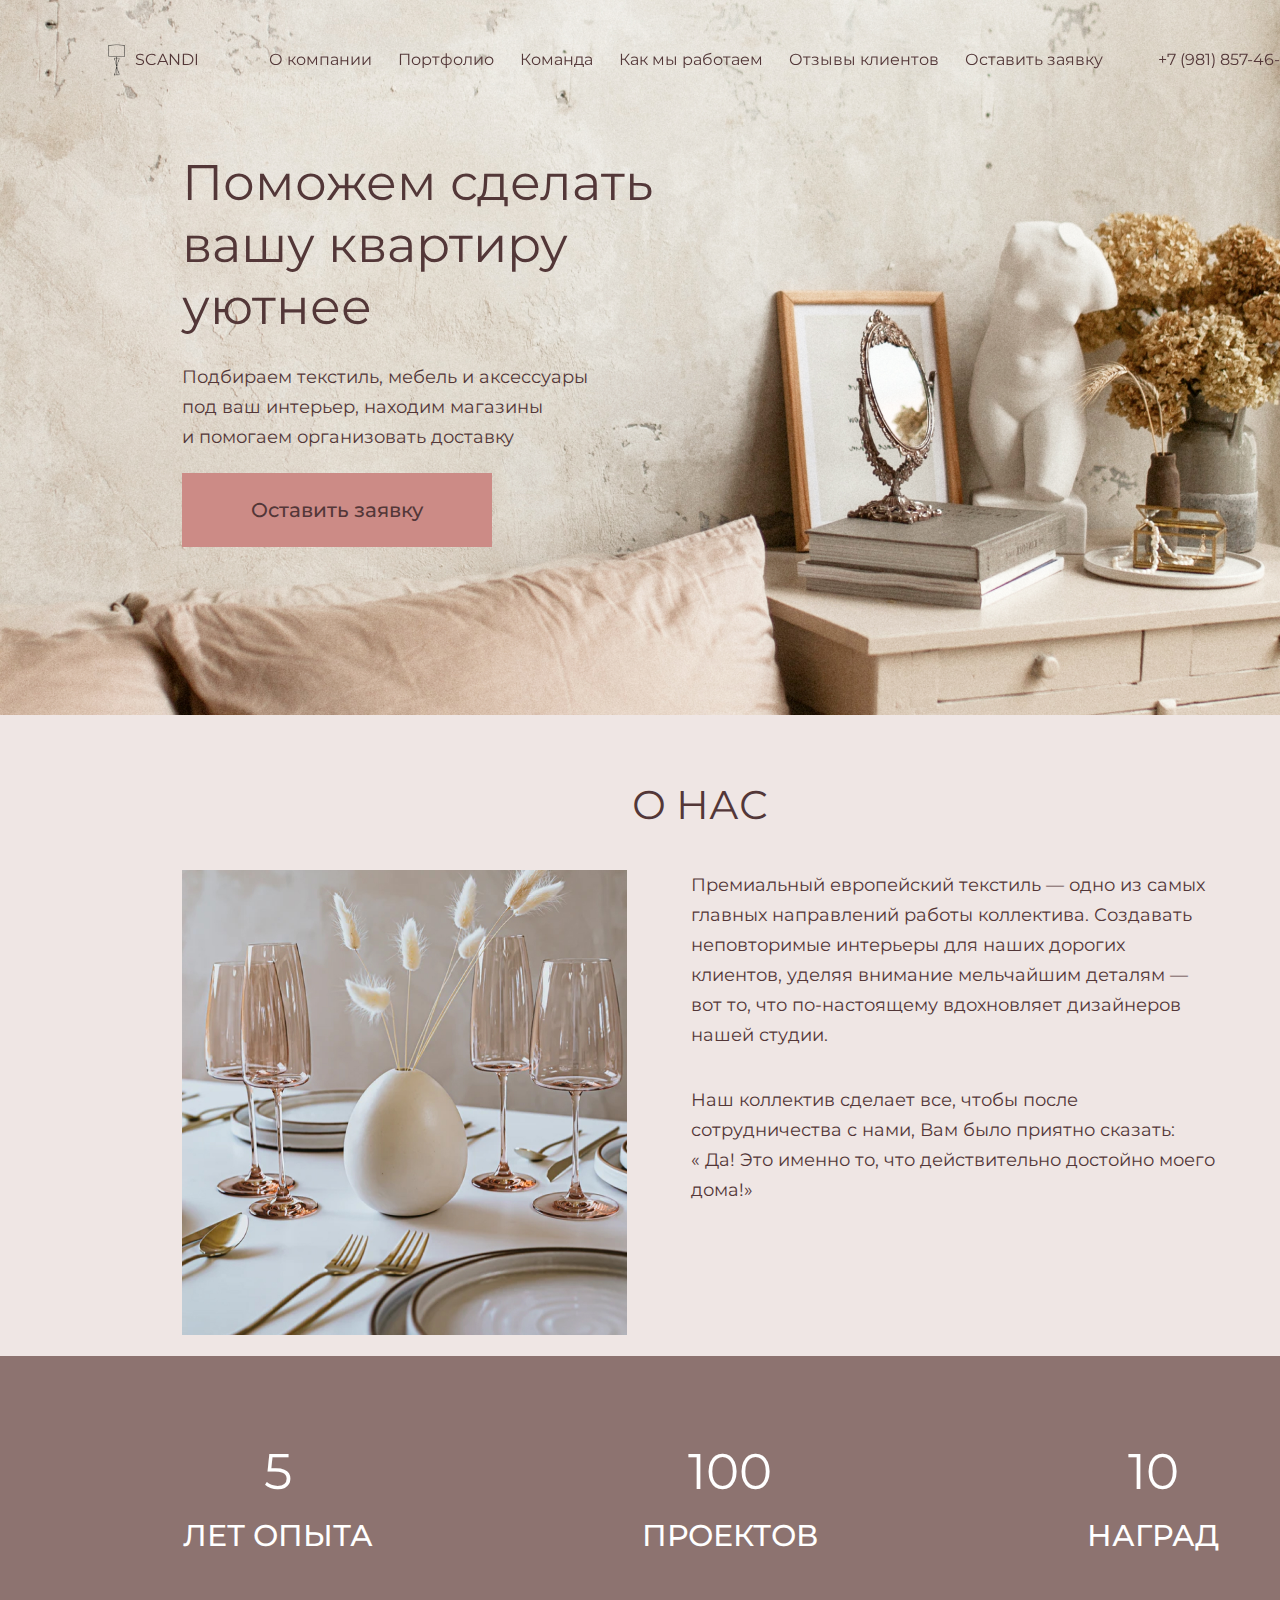
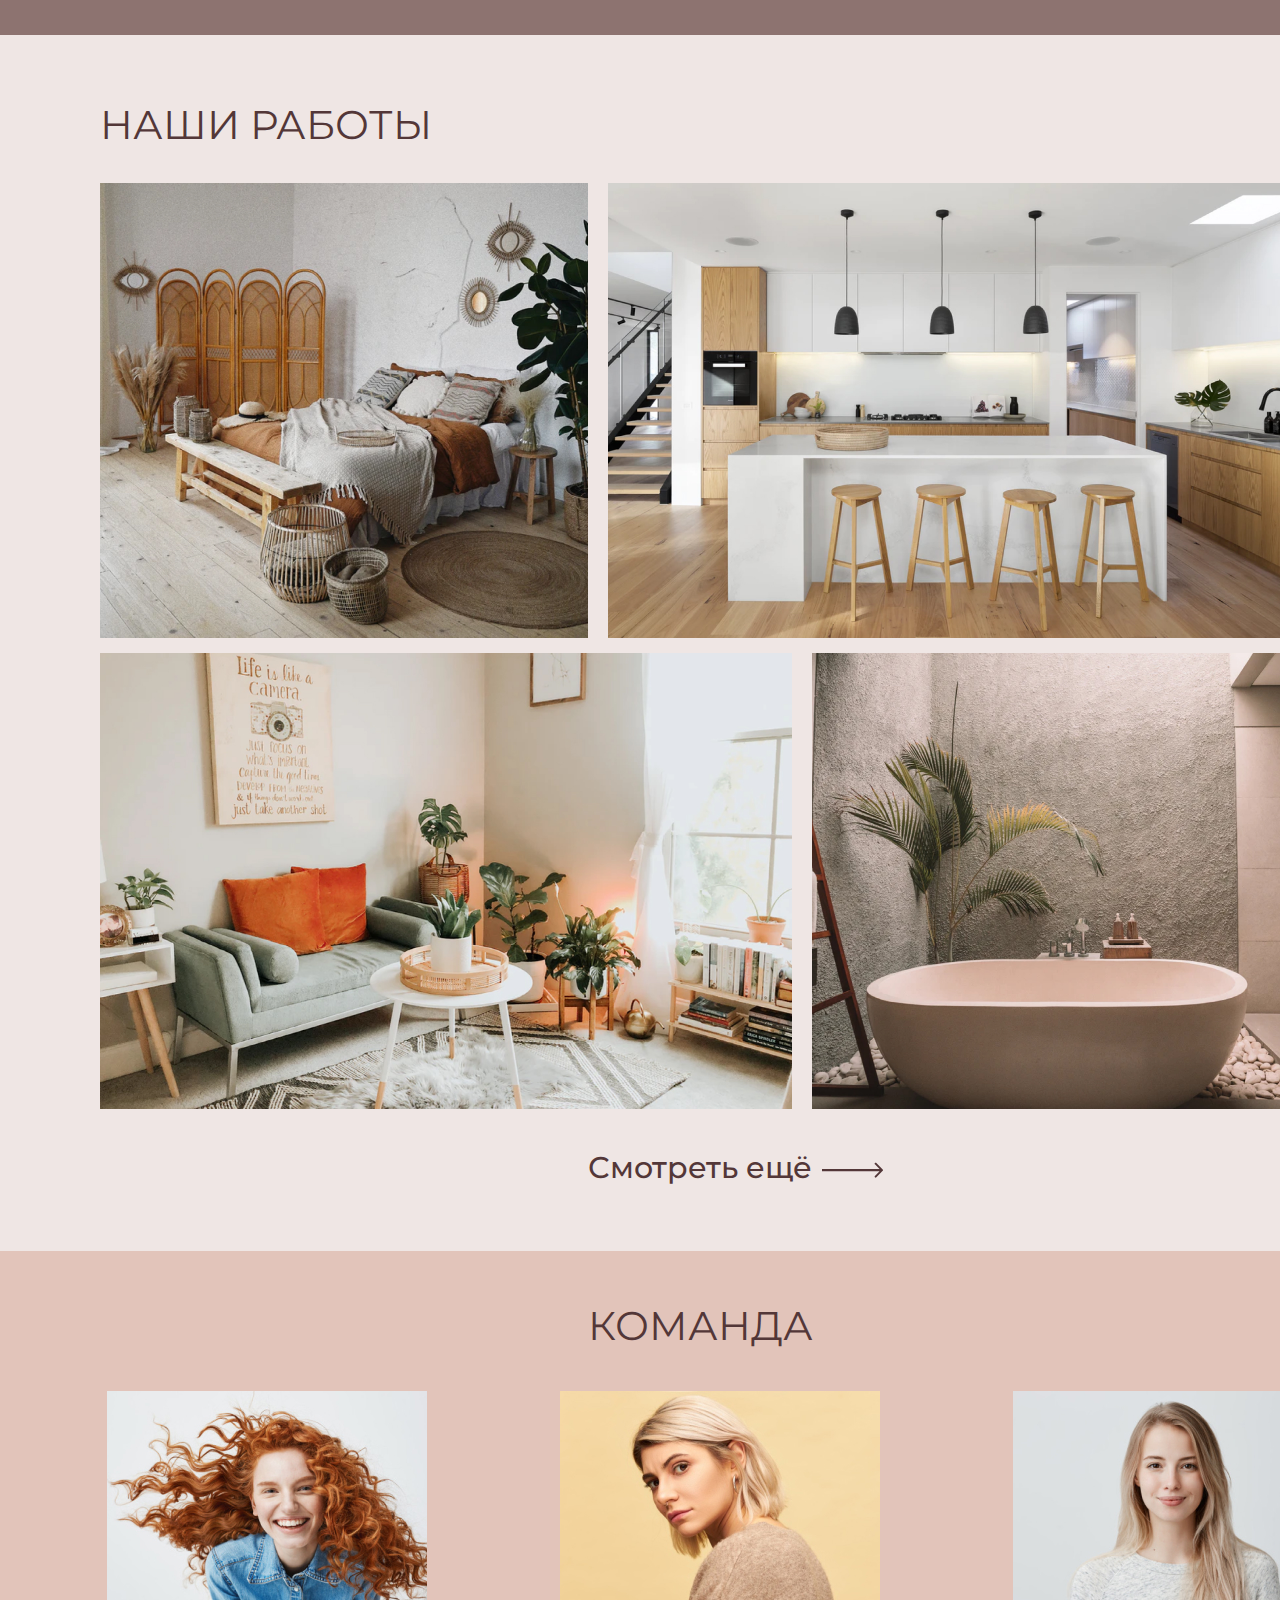
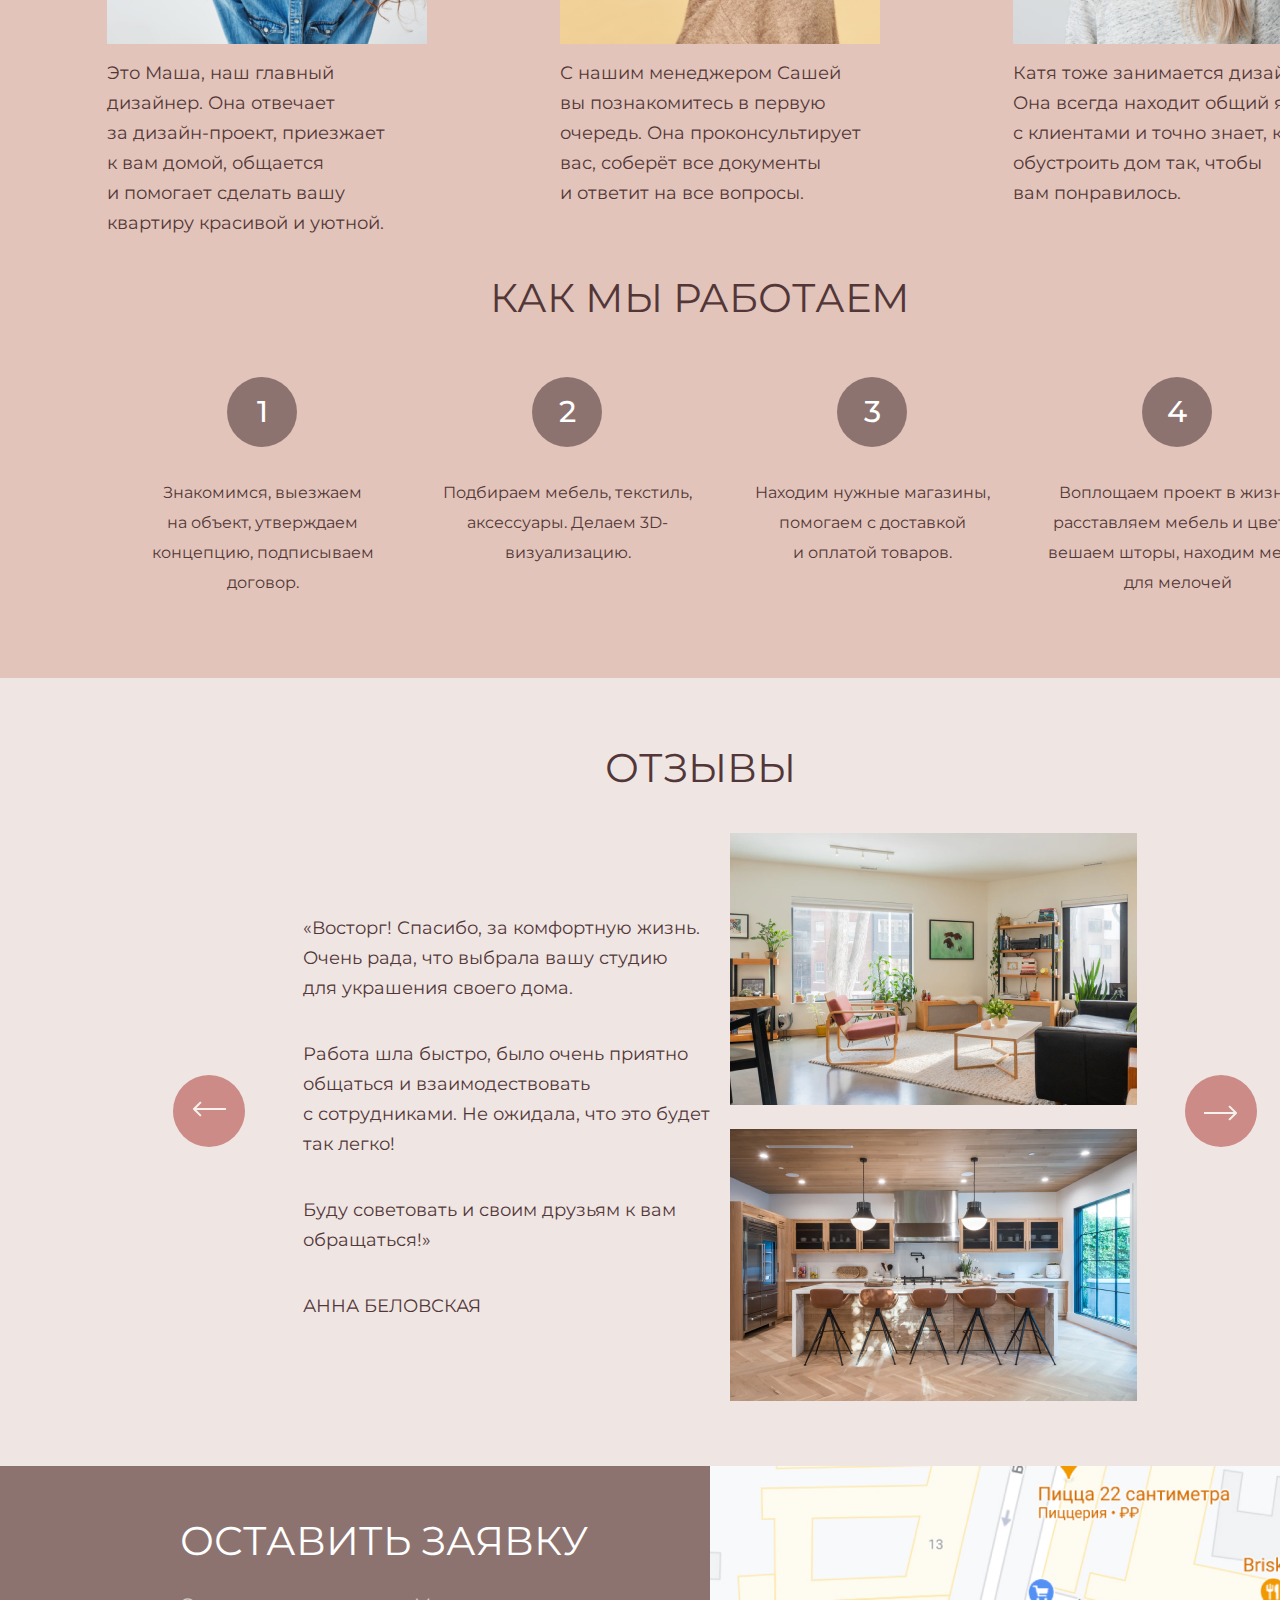
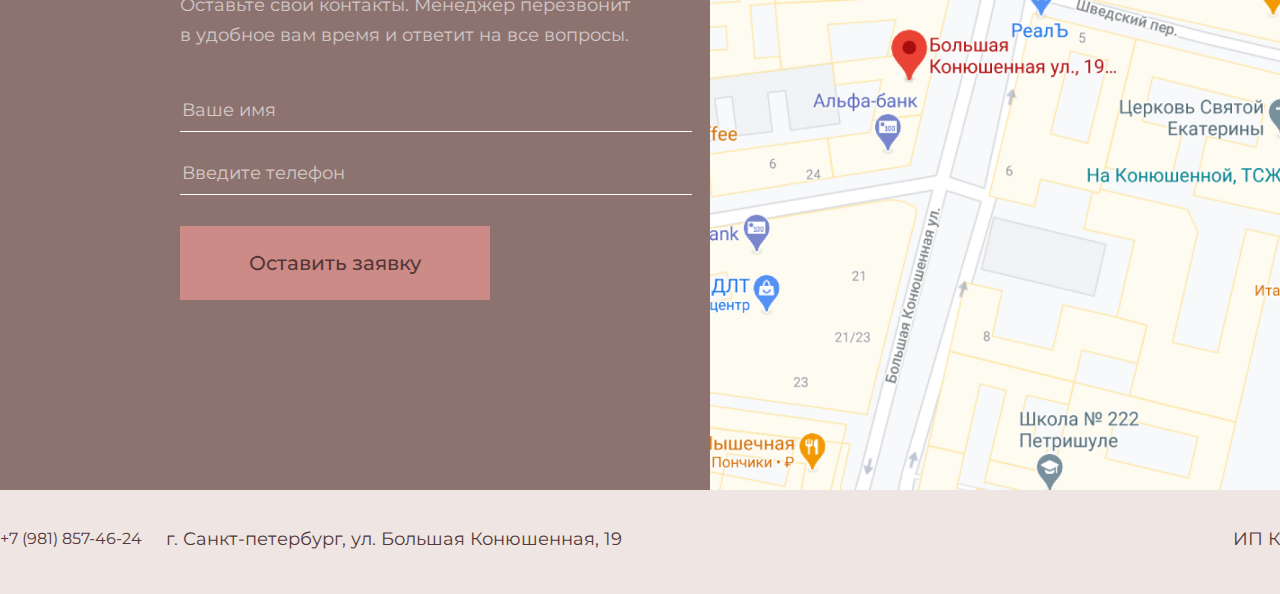
==== index.html @ bc0ac51d "Настроил весь раздел "Наши проекты"" ====
<!DOCTYPE html>
<html lang="ru">
  <head>
    <meta charset="UTF-8" />
    <meta http-equiv="X-UA-Compatible" content="IE=edge" />
    <meta name="viewport" content="width=device-width, initial-scale=1.0" />
    <link rel="stylesheet" href="styles/style.css" />
    <title>Марафон 5.0</title>
  </head>
  <body>
    <header class="page-header">
      <nav class="page-navigation-bar">
        <div class="wraper-logotype">
          <img
            src="images/logo.png"
            alt="Логотип компании SCANDI – графическое изображение торшера"
            width="35"
            height="35"
          />
          <a class="link-nav-item" href="/index.html">SCANDI</a>
        </div>
        <ul class="navigate-item-list">
          <li class="nav-item">
            <a class="link-nav-item" href="#about">О компании</a>
          </li>
          <li class="nav-item">
            <a class="link-nav-item" href="#works">Портфолио</a>
          </li>
          <li class="nav-item">
            <a class="link-nav-item" href="#team">Команда</a>
          </li>
          <li class="nav-item">
            <a class="link-nav-item" href="#process-list">Как мы работаем</a>
          </li>
          <li class="nav-item">
            <a class="link-nav-item" href="#reviews">Отзывы клиентов</a>
          </li>
          <li class="nav-item">
            <a class="link-nav-item" href="#form">Оставить заявку</a>
          </li>
        </ul>
        <a class="phone-link-nav-item" href="tel:+79818574624"
          >+7 (981) 857-46-24</a
        >
      </nav>
    </header>
    <main class="page-main">
      <h1 class="main-heading">Поможем сделать вашу квартиру уютнее</h1>
      <p class="normal-body-text">
        Подбираем текстиль, мебель и&nbsp;аксессуары под&nbsp;ваш&nbsp;интерьер,
        находим магазины и&nbsp;помогаем&nbsp;организовать доставку
      </p>
      <a class="btn-request" href="#form">Оставить заявку</a>
    </main>
    <section class="about-us" id="about">
      <h2 class="title-h2 center">О нас</h2>
      <div class="wrapper-flex">
        <img
          class="image-about"
          src="pictures/about_us/team_atmosphere.jpg"
          alt="Фотография с посудой на европейском текстиле"
          width="445"
          height="465"
        />
        <div class="wrap-text-about">
          <p class="normal-body-text">
            Премиальный европейский текстиль — одно из самых главных направлений
            работы коллектива. Создавать неповторимые интерьеры для наших
            дорогих клиентов, уделяя внимание мельчайшим деталям — вот то, что
            по-настоящему вдохновляет дизайнеров нашей студии.
          </p>
          <p class="normal-body-text">
            Наш коллектив сделает все, чтобы после сотрудничества с нами, Вам
            было приятно сказать:
            <br />
            « Да! Это именно то, что действительно достойно моего дома!»
          </p>
        </div>
      </div>
      <ul class="statistic-flex">
        <li class="wrap-stats">
          <p class="list-item-stats white">5</p>
          <p class="caption-stats-number white">лет опыта</p>
        </li>
        <li class="wrap-stats">
          <p class="list-item-stats white">100</p>
          <p class="caption-stats-number white">проектов</p>
        </li>
        <li class="wrap-stats">
          <p class="list-item-stats white">10</p>
          <p class="caption-stats-number white">наград</p>
        </li>
      </ul>
    </section>
    <section class="section-portfolio" id="works">
      <h2 class="title-h2 start">Наши работы</h2>
      <div class="grid_container">
        <div class="image-five-column">
          <img
            src="pictures/portfolio_images/portfolio_5col_1.jpg"
            alt=""
            class="portfolio"
          />
          <div class="visually-hidden">
            <h3 class="title-h3 white">
              Квартира-студия<br />
              30 кв.м.
            </h3>
            <p class="normal-body-text white">
              В&nbsp;квартире были светлые стены и&nbsp;тёплые цвета. Мы
              &nbsp;сконцентрировались <br />
              на&nbsp;отсылках к&nbsp;природе и&nbsp;сделали ребятам уютный
              интерьер, отсылающий к&nbsp;виллам островов Бали.
            </p>
          </div>
        </div>
        <div class="image-seven-column">
          <img
            src="pictures/portfolio_images/portfolio_7col_2.jpg"
            alt=""
            class="portfolio"
          />
          <div class="visually-hidden">
            <h3 class="title-h3 white">Title card text</h3>
            <p class="normal-body-text white">Body text</p>
          </div>
        </div>
        <div class="image-seven-column">
          <img
            src="pictures/portfolio_images/portfolio_7col_3.jpg"
            alt=""
            class="portfolio"
          />
          <div class="visually-hidden">
            <h3 class="title-h3 white">Title card text</h3>
            <p class="normal-body-text white">Body text</p>
          </div>
        </div>
        <div class="image-five-column">
          <img
            src="pictures/portfolio_images/portfolio_5col_4.jpg"
            alt=""
            class="portfolio"
          />
          <div class="visually-hidden">
            <h3 class="title-h3 white">Title card text</h3>
            <p class="normal-body-text white">Body text</p>
          </div>
        </div>
      </div>
      <a class="btn-more center" href="#">Смотреть ещё</a>
    </section>
    <section class="team" id="team">
      <h2 class="title-h2 center">Команда</h2>
      <ul class="teams">
        <li class="person">
          <img
            class="img-person"
            src="pictures/team_person/person_maria.jpg"
            alt="Фотография с Машей"
            width="320"
            height="253"
          />
          <p class="normal-body-text">
            Это Маша, наш главный дизайнер. Она отвечает за&nbsp;дизайн-проект,
            приезжает к&nbsp;вам домой, общается и&nbsp;помогает сделать вашу
            квартиру красивой и&nbsp;уютной.
          </p>
        </li>
        <li class="person">
          <img
            class="img-person"
            src="pictures/team_person/person_sasha.jpg"
            alt="Фотография с Сашей"
            width="320"
            height="253"
          />
          <p class="normal-body-text">
            С&nbsp;нашим менеджером Сашей вы&nbsp;познакомитесь в&nbsp;первую
            очередь. Она проконсультирует вас, соберёт все&nbsp;документы
            и&nbsp;ответит на&nbsp;все&nbsp;вопросы.
          </p>
        </li>
        <li class="person">
          <img
            class="img-person"
            src="pictures/team_person/person_katya.jpg"
            alt="Фотография с Катей"
            width="320"
            height="253"
          />
          <p class="normal-body-text">
            Катя тоже занимается дизайном. Она всегда находит общий язык
            с&nbsp;клиентами и&nbsp;точно знает, как обустроить дом так, чтобы
            вам&nbsp;понравилось.
          </p>
        </li>
      </ul>
    </section>
    <section class="how-we-work" id="process-list">
      <h2 class="title-h2 center">Как мы работаем</h2>
      <ol class="list-how-we-work">
        <li class="item-how-we-work">
          Знакомимся, выезжаем на&nbsp;объект, утверждаем концепцию, подписываем
          договор.
        </li>
        <li class="item-how-we-work">
          Подбираем мебель, текстиль, аксессуары. Делаем 3D-визуализацию.
        </li>
        <li class="item-how-we-work">
          Находим нужные магазины, помогаем с&nbsp;доставкой
          и&nbsp;оплатой&nbsp;товаров.
        </li>
        <li class="item-how-we-work">
          Воплощаем проект в&nbsp;жизнь: расставляем мебель и&nbsp;цветы, вешаем
          шторы, находим места для&nbsp;мелочей
        </li>
      </ol>
    </section>
    <article class="reviews" id="reviews">
      <h2 class="title-h2 center">Отзывы</h2>
      <div class="wrap-reviews-flex">
        <ul class="reviews-flex normal-body-text">
          <li class="reviews-item">
            <p class="reviews-quate">
              «Восторг! Спасибо, за&nbsp;комфортную жизнь. Очень рада, что
              выбрала вашу студию для&nbsp;украшения своего дома.
            </p>
          </li>
          <li class="reviews-item">
            <p class="reviews-quate">
              Работа шла быстро, было очень приятно общаться
              и&nbsp;взаимодествовать с&nbsp;сотрудниками. Не&nbsp;ожидала, что
              это будет так&nbsp;легко!
            </p>
          </li>
          <li class="reviews-item">
            <p class="reviews-quate">
              Буду советовать и&nbsp;своим друзьям к&nbsp;вам обращаться!»
            </p>
          </li>
          <li class="reviews-item">
            <p class="reviews-caption-name">АННА БЕЛОВСКАЯ</p>
          </li>
        </ul>
        <div class="reviews-column-img">
          <img
            class="image-reviews"
            src="pictures/reviwes_photo/living_room.jpg"
            alt="Гостинная с панарамным окном"
            width="407"
            height="272"
          />
          <img
            class="image-reviews"
            src="pictures/reviwes_photo/kitchen_and_5_cheer.jpg"
            alt="Кухня объединённая со столовой и 5 стульев"
            width="407"
            height="272"
          />
        </div>
      </div>
    </article>
    <article class="request-action" id="form">
      <div class="form">
        <h2 class="title-h2 white from-form">Оставить заявку</h2>
        <p class="normal-body-text white from-form">
          Оставьте свои контакты. Менеджер перезвонит в&nbsp;удобное
          вам&nbsp;время и&nbsp;ответит на&nbsp;все вопросы.
        </p>
        <form class="form-request" action="#" method="post">
          <input
            class="name-request"
            name="request"
            type="text"
            placeholder="Ваше имя"
            required
          />
          <input
            class="phone-request"
            name="request"
            type="tel"
            placeholder="Введите телефон"
            required
          />
          <button class="btn-request">Оставить заявку</button>
        </form>
      </div>
      <img
        class="map-adress"
        src="pictures/map_adress.jpg"
        alt="Карта с местоположением"
        width="590"
        height="624"
      />
    </article>
    <footer class="page-footer">
      <div class="wrap-element">
        <a class="phone-link-nav-item" href="tel:+79818574624"
          >+7 (981) 857-46-24</a
        >
        <span class="normal-body-text"
          >г. Санкт-петербург, ул. Большая Конюшенная, 19</span
        >
      </div>
      <p class="normal-body-text">ИП Королёва А.А.</p>
    </footer>
  </body>
</html>
---- styles/style.css ----
@import "normalize.css";
@import "layout.css";
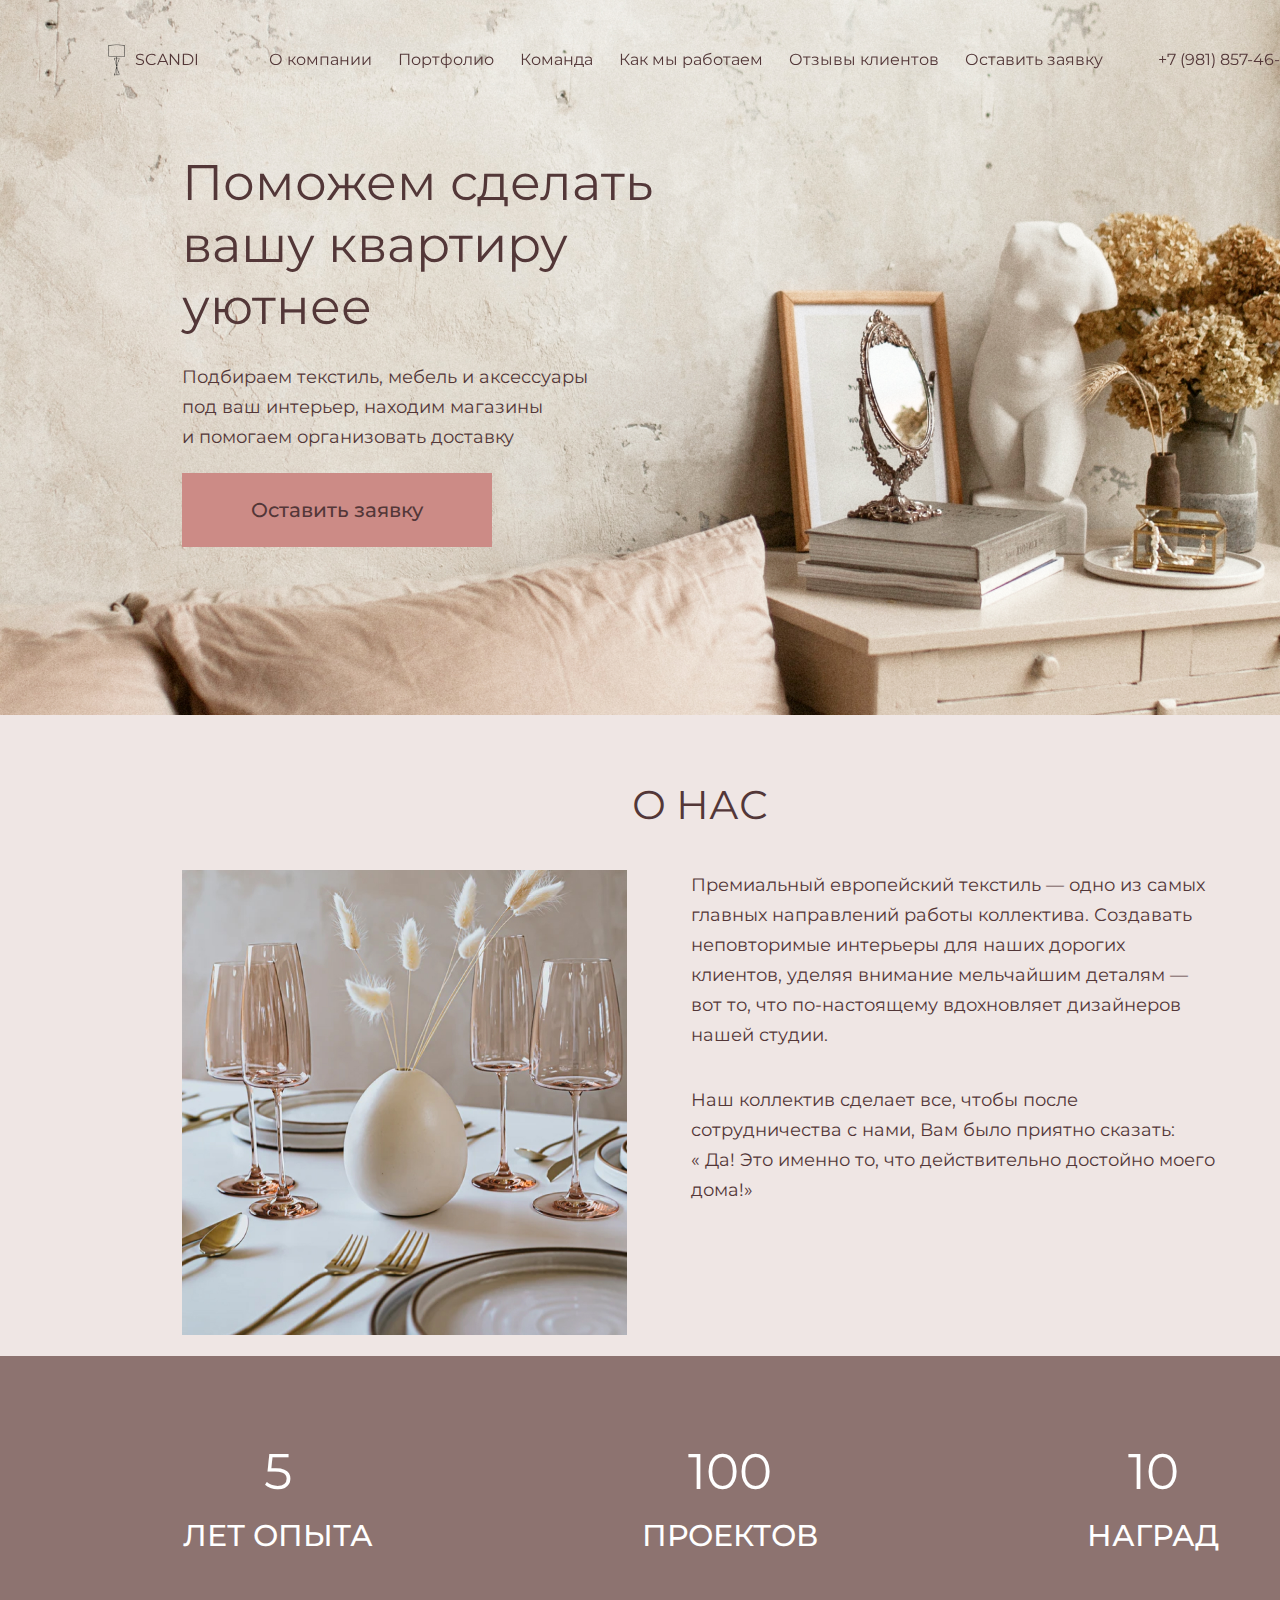
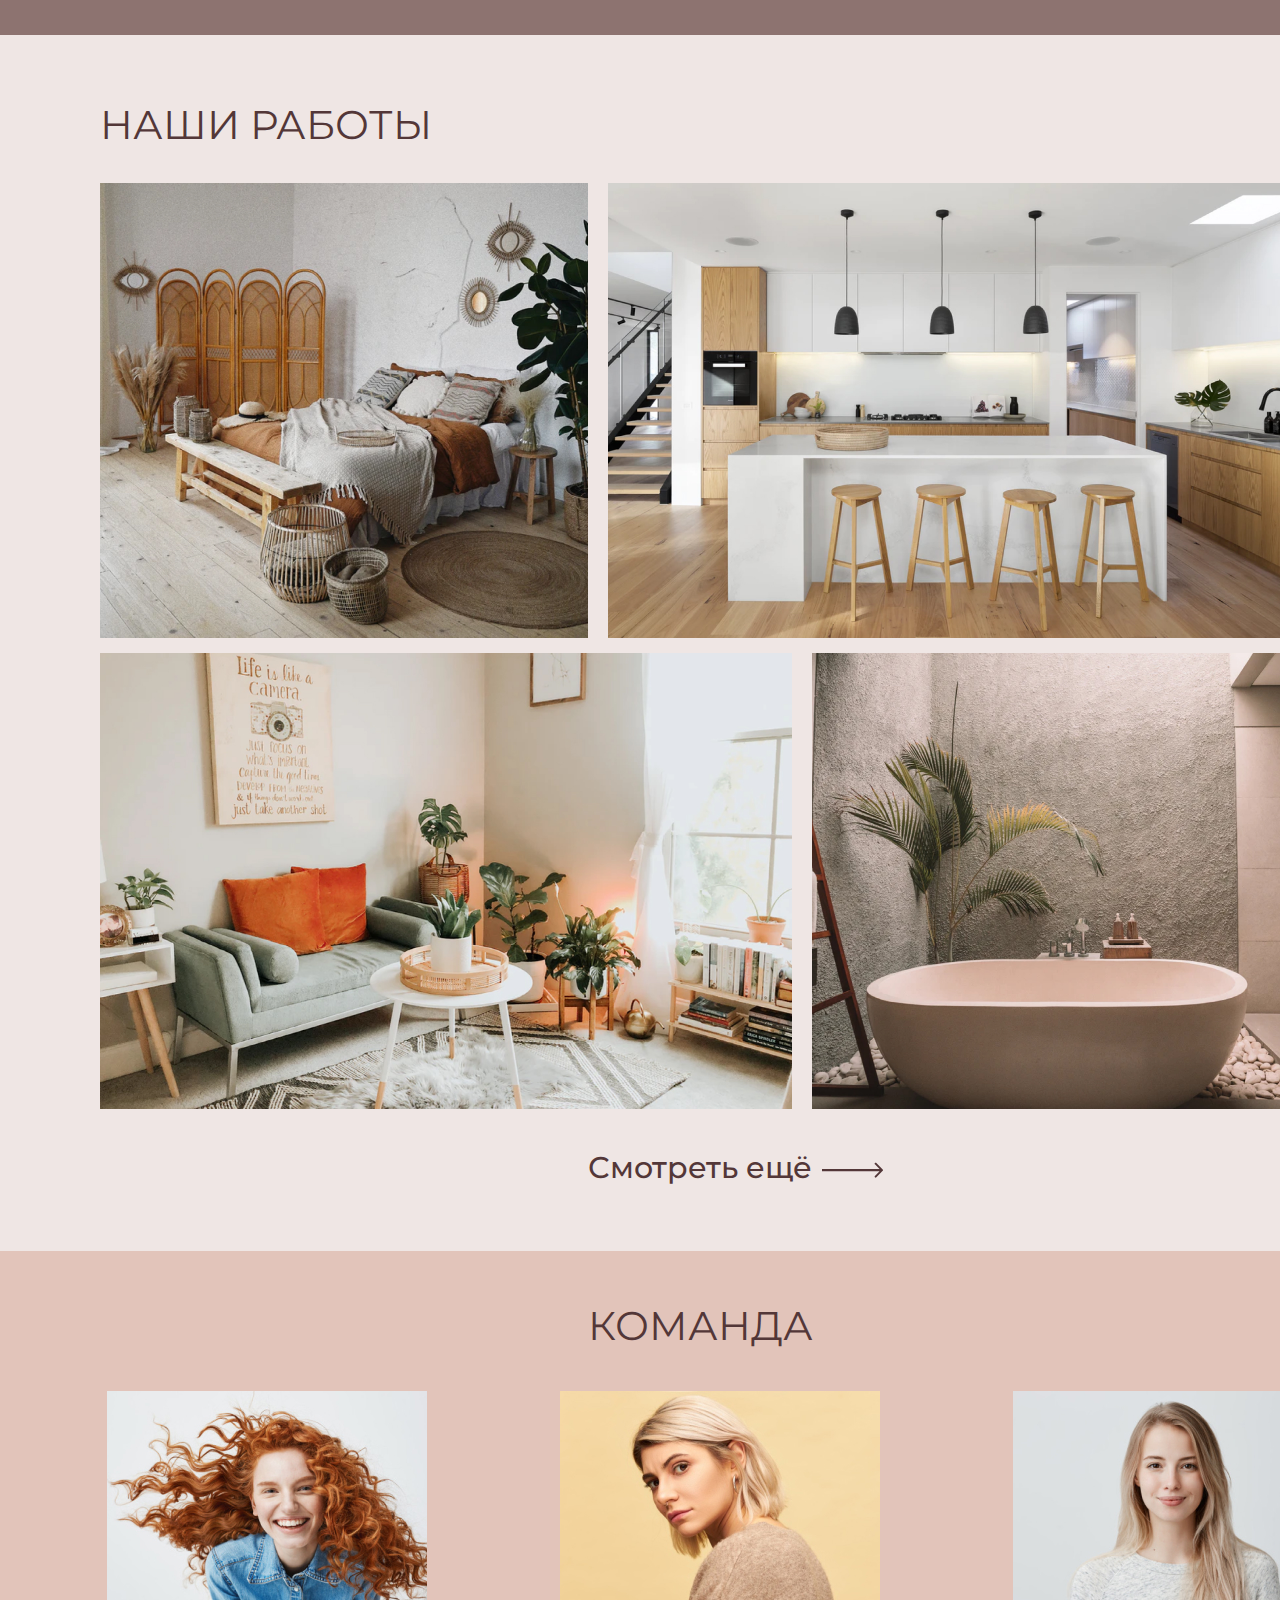
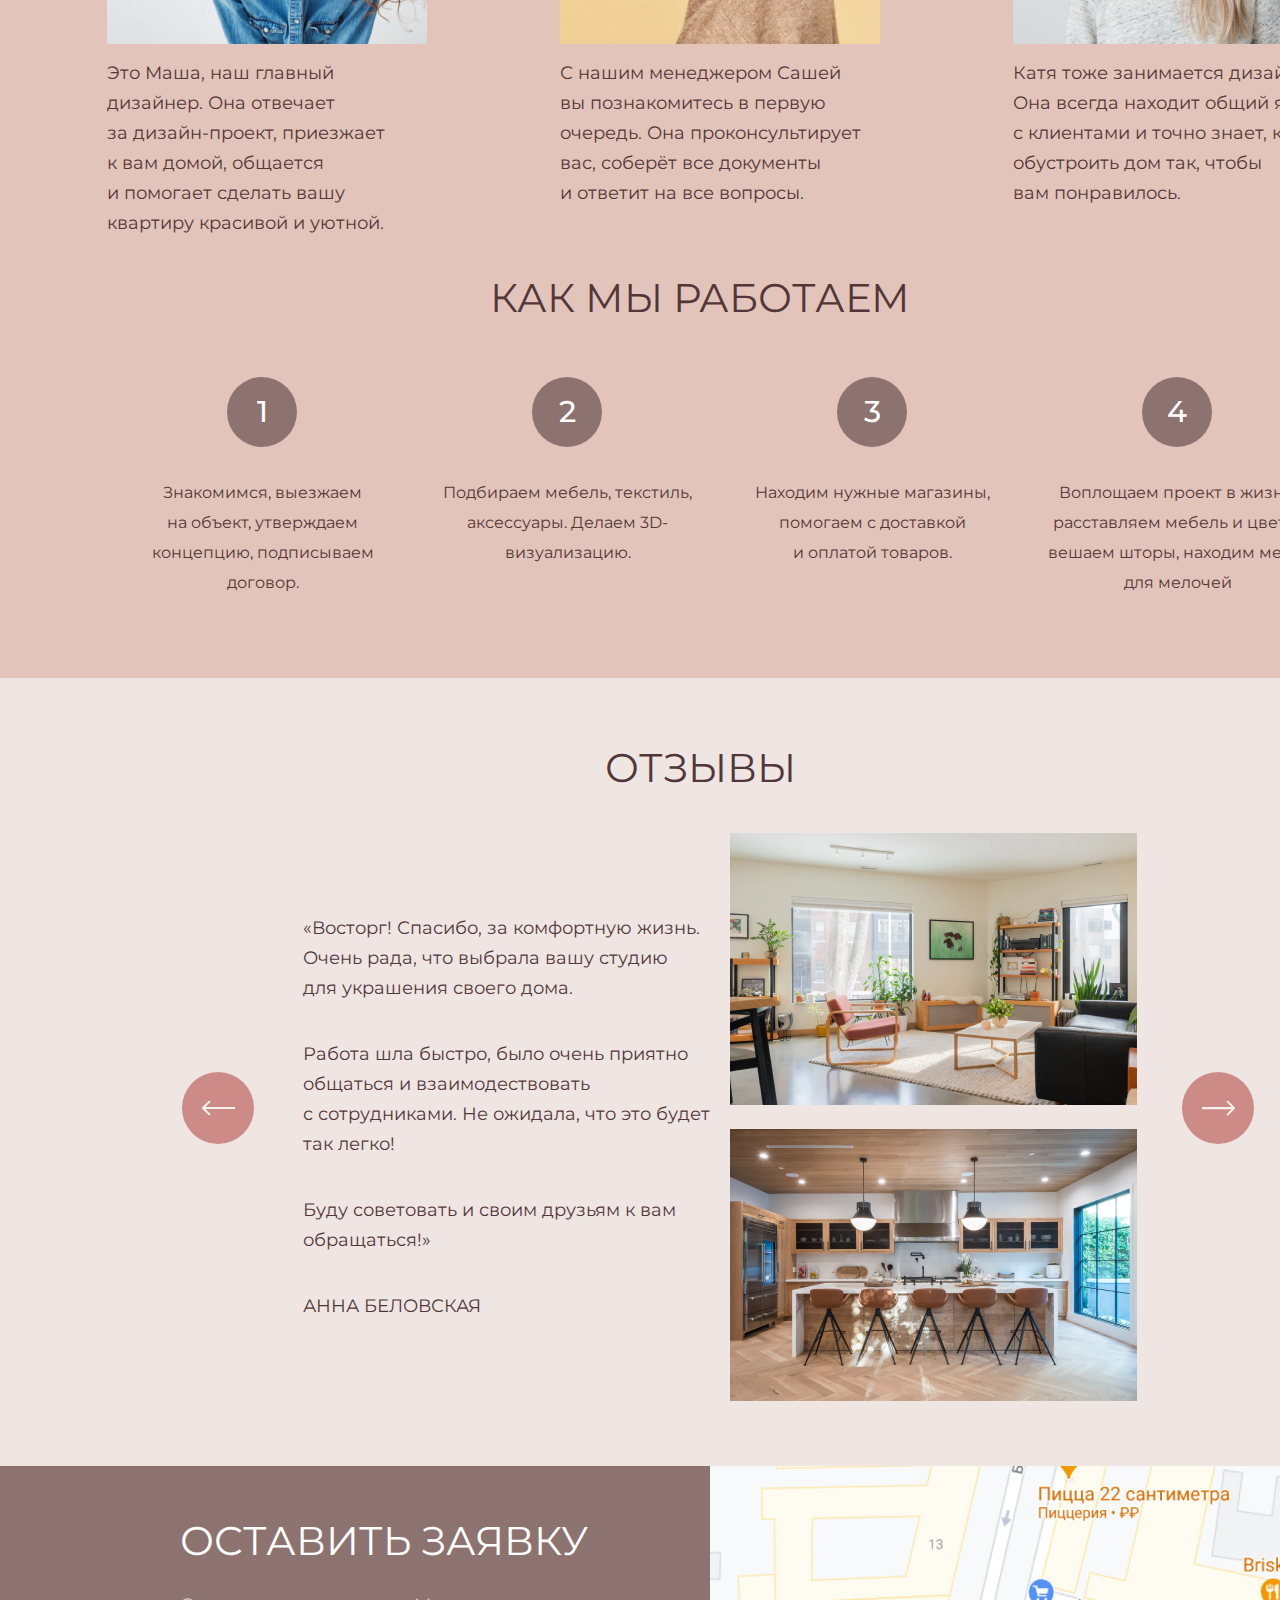
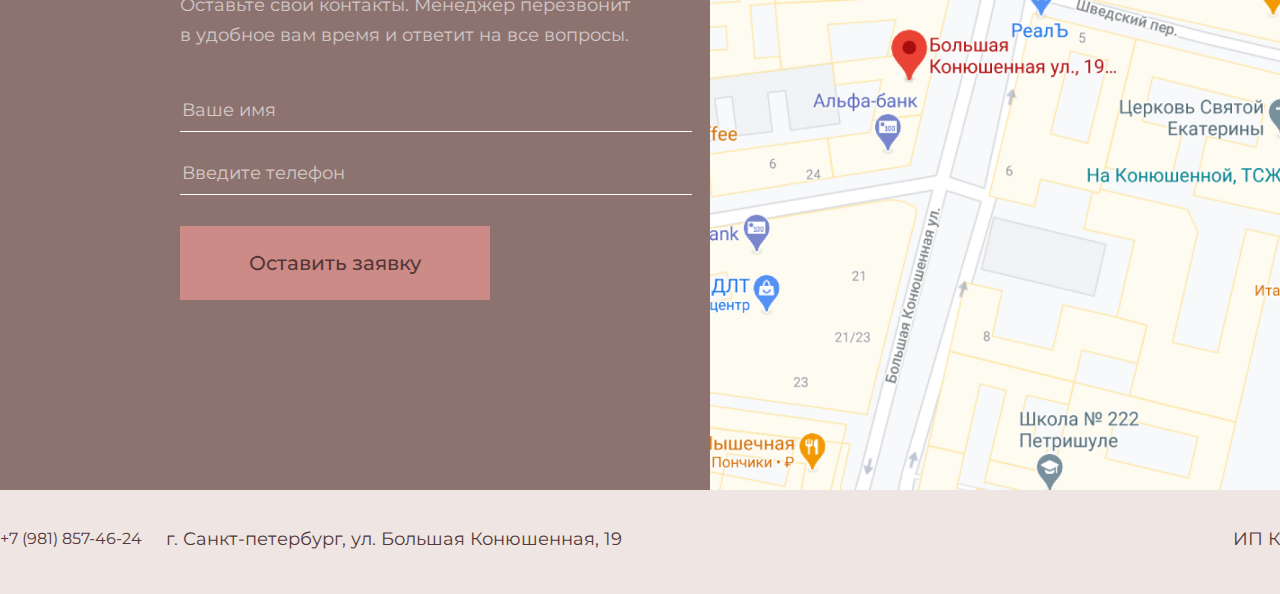
==== commit 686347b8: "Сделал кнопки по нормальному" ====
--- a/index.html
+++ b/index.html
@@ -219,6 +219,8 @@
     </section>
     <article class="reviews" id="reviews">
       <h2 class="title-h2 center">Отзывы</h2>
+      <button class="btnArrow-left" type="button"></button>
+      <button class="btnArrow-right" type="button"></button>
       <div class="wrap-reviews-flex">
         <ul class="reviews-flex normal-body-text">
           <li class="reviews-item">
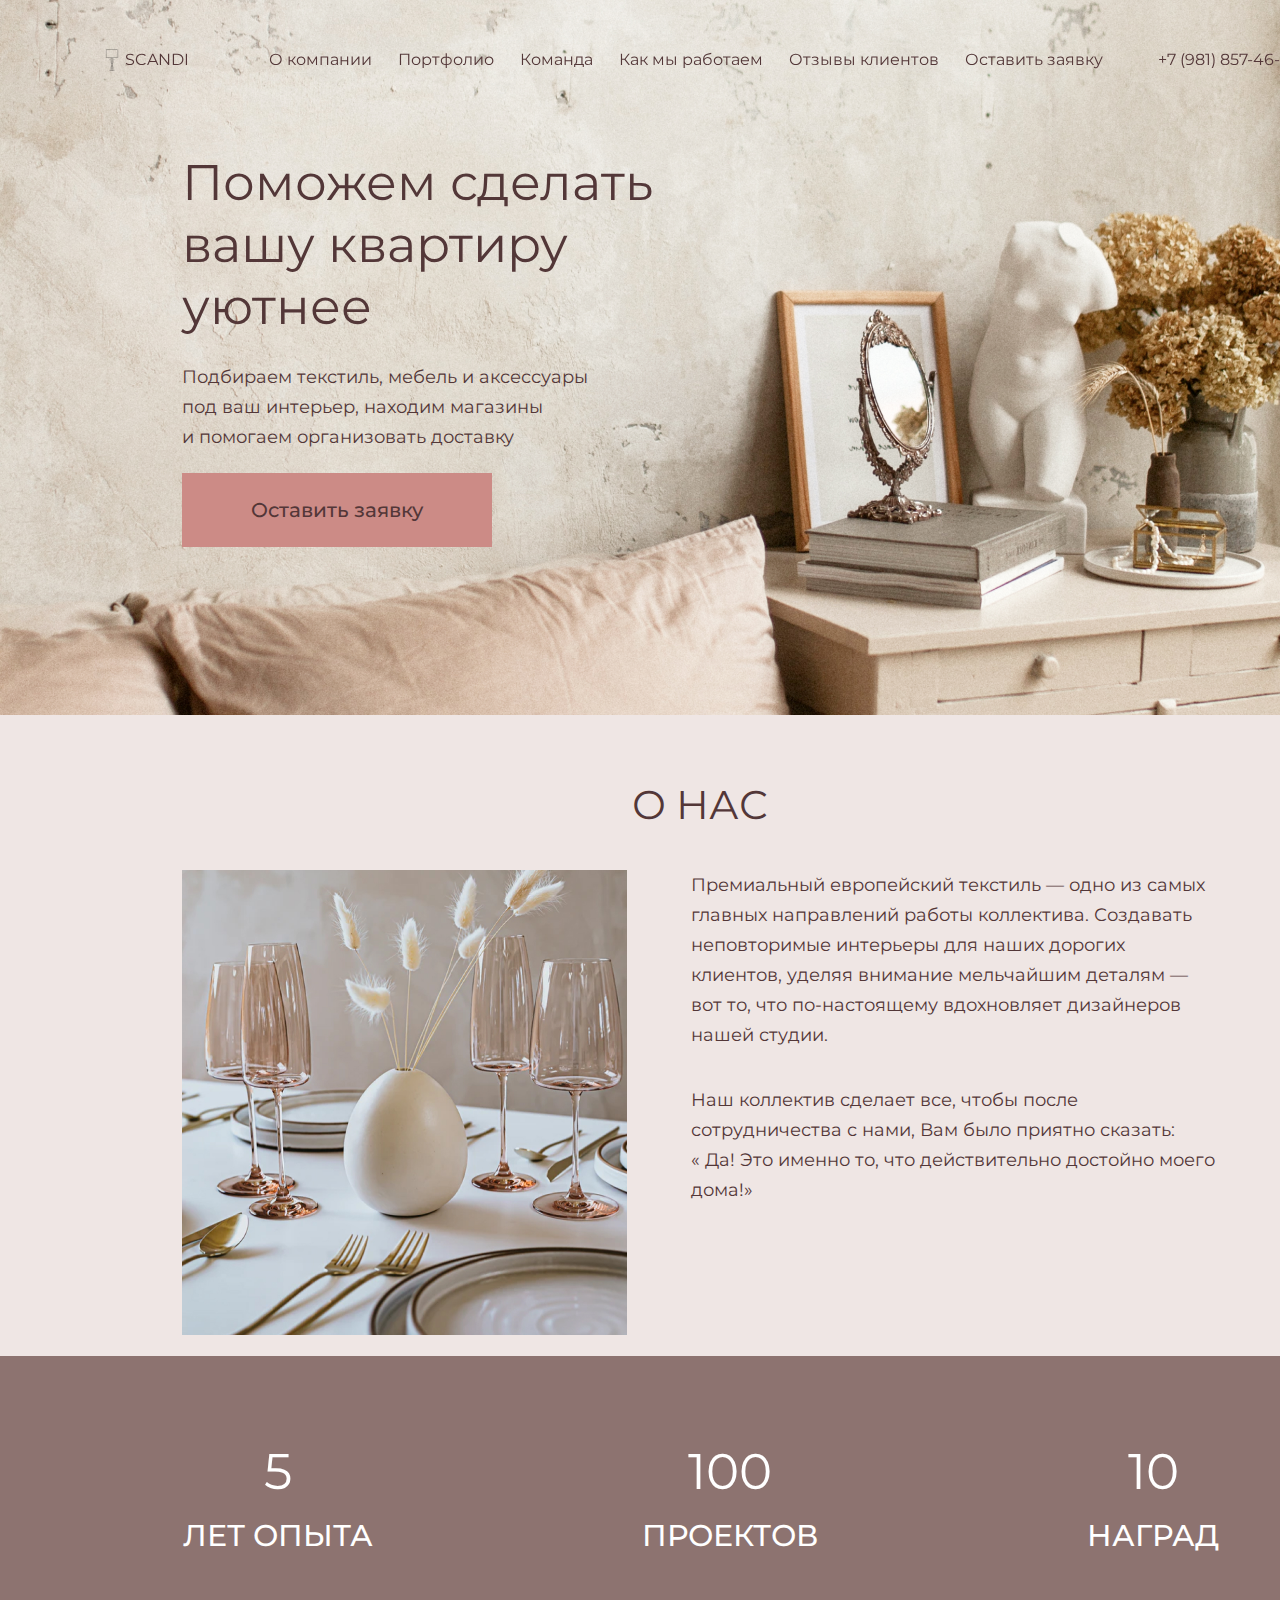
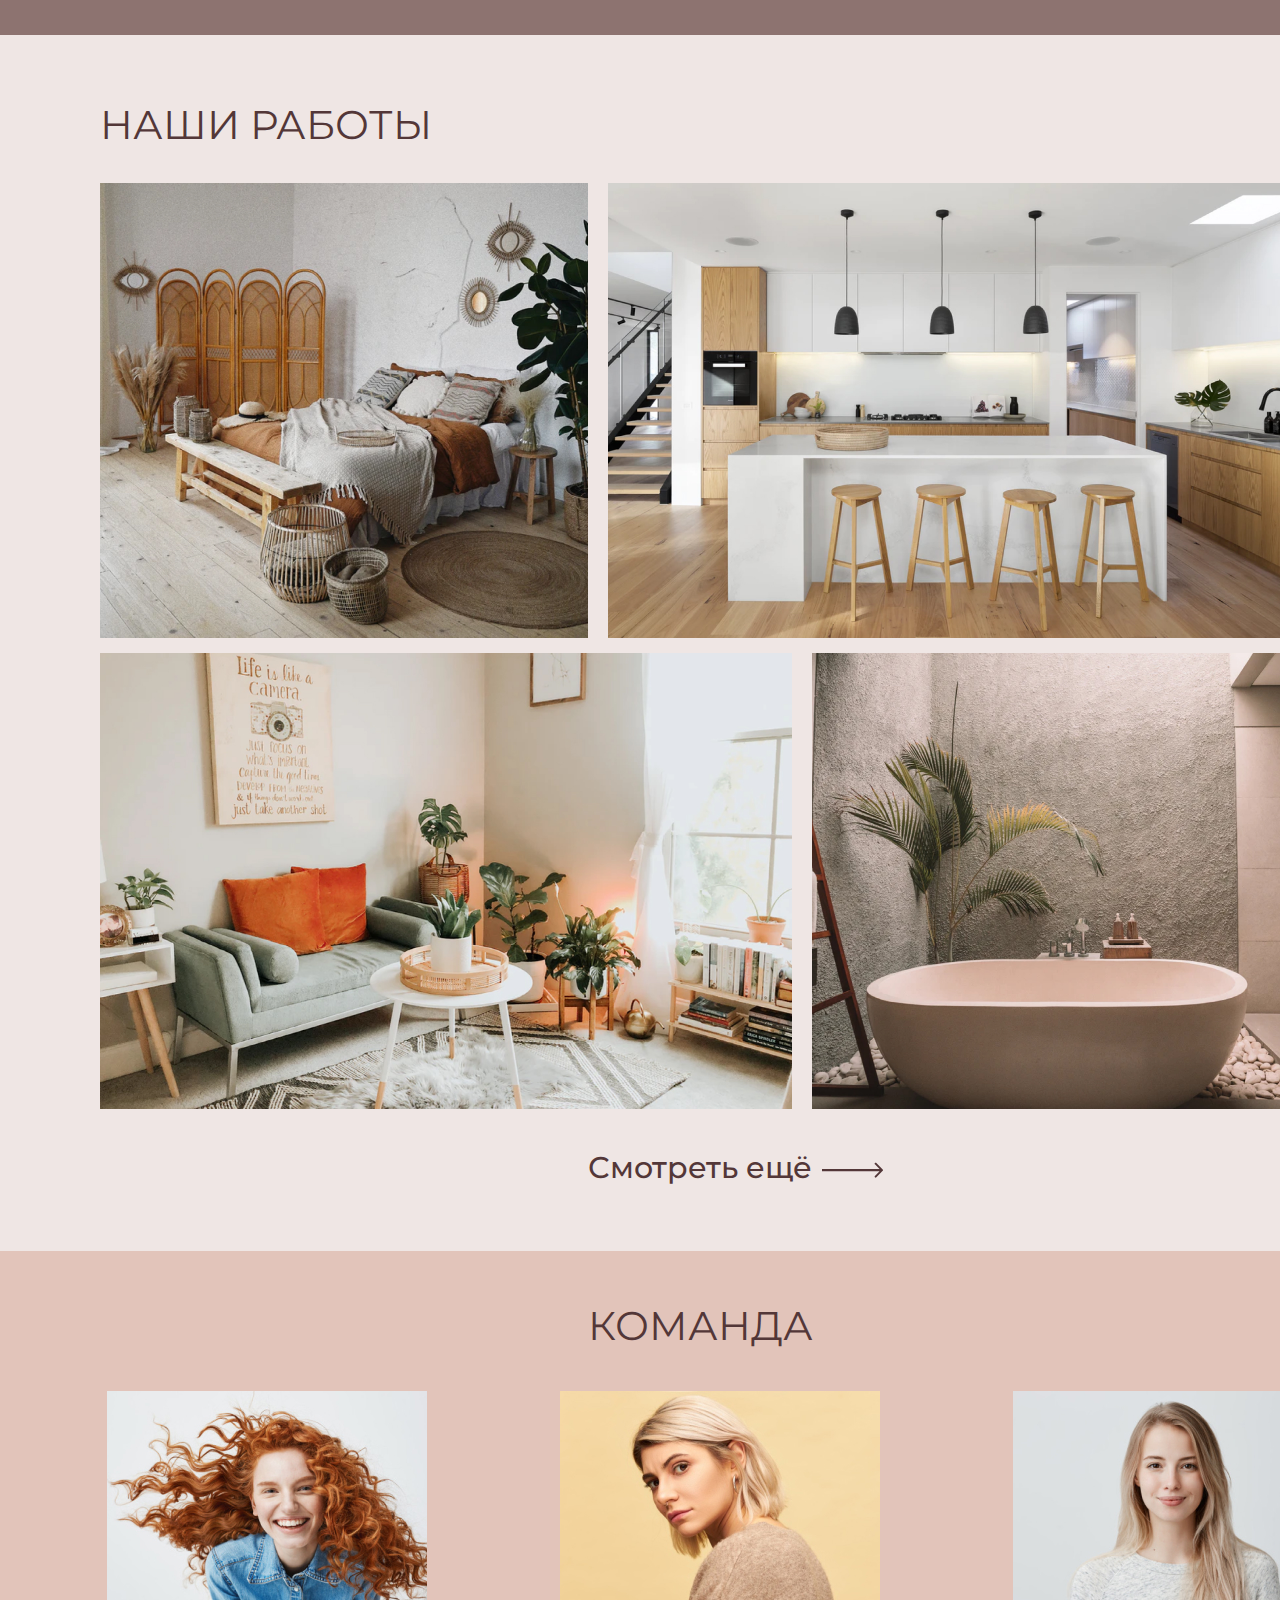
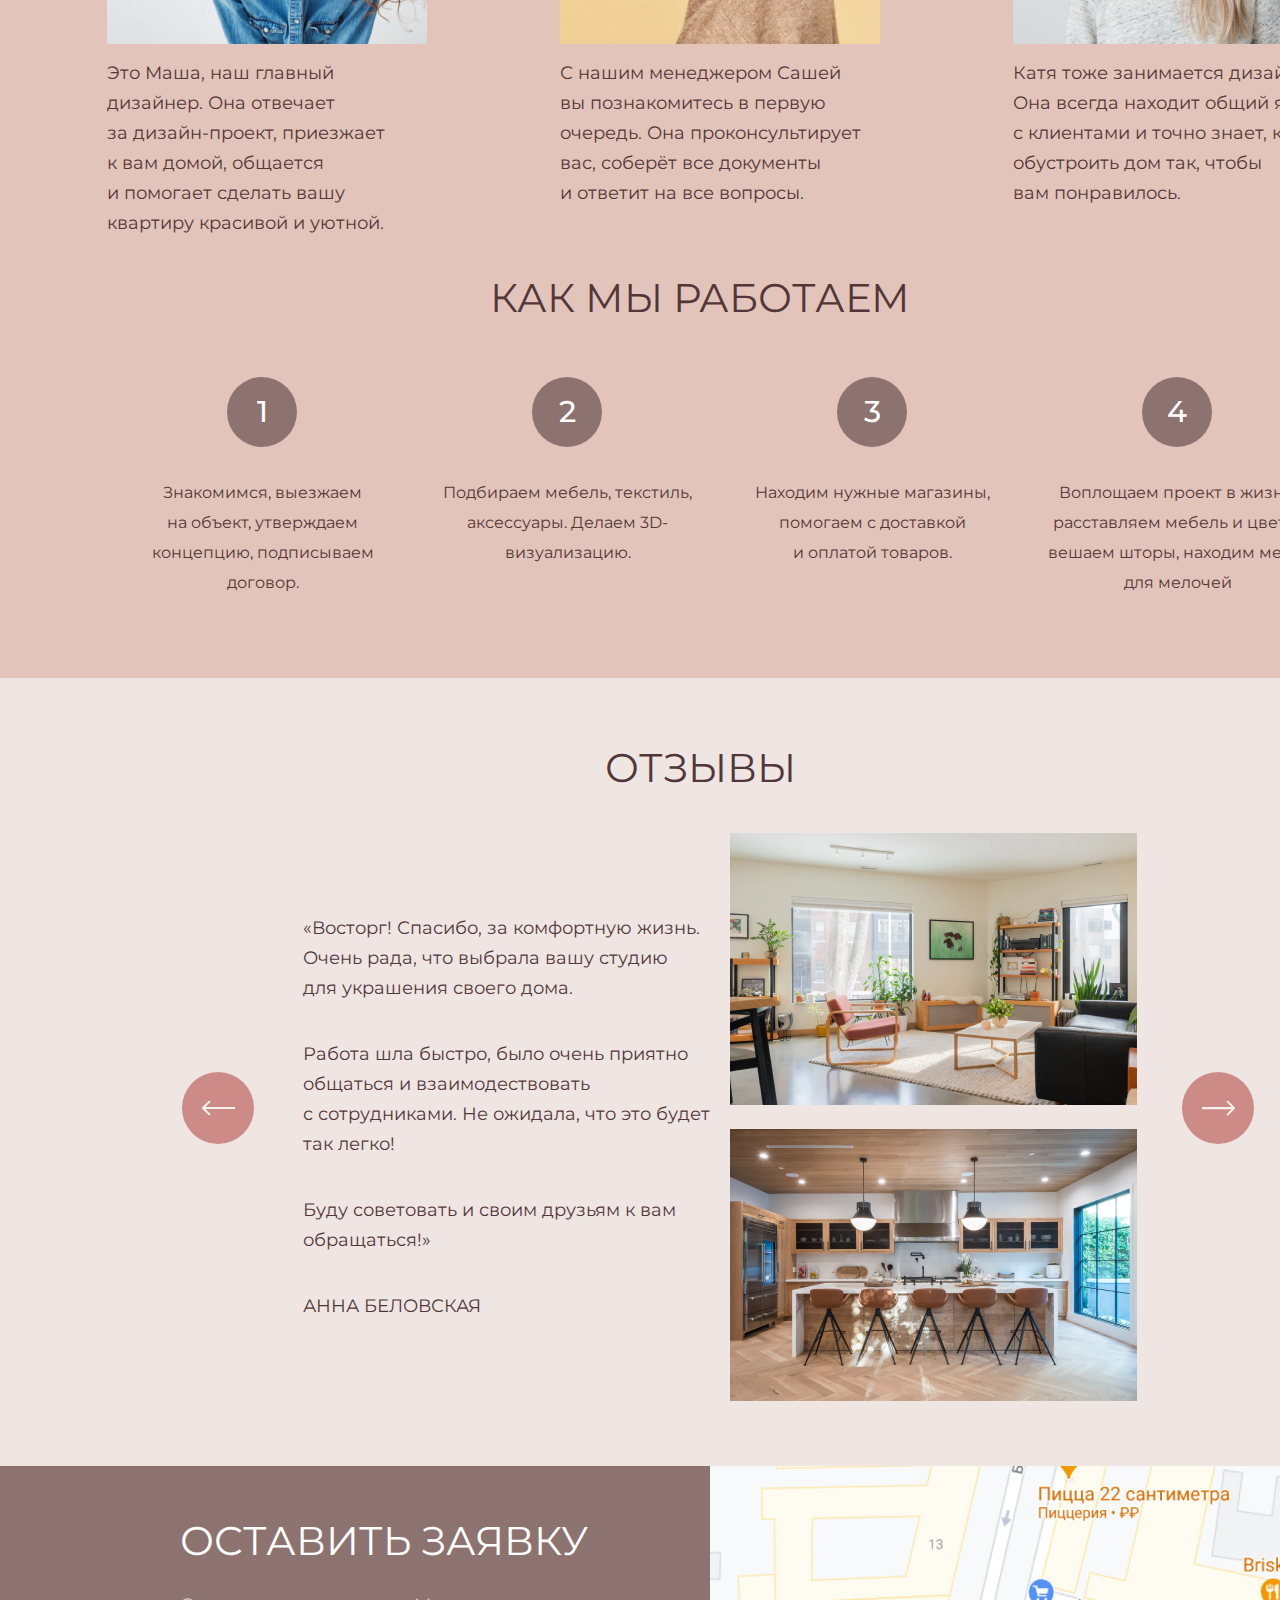
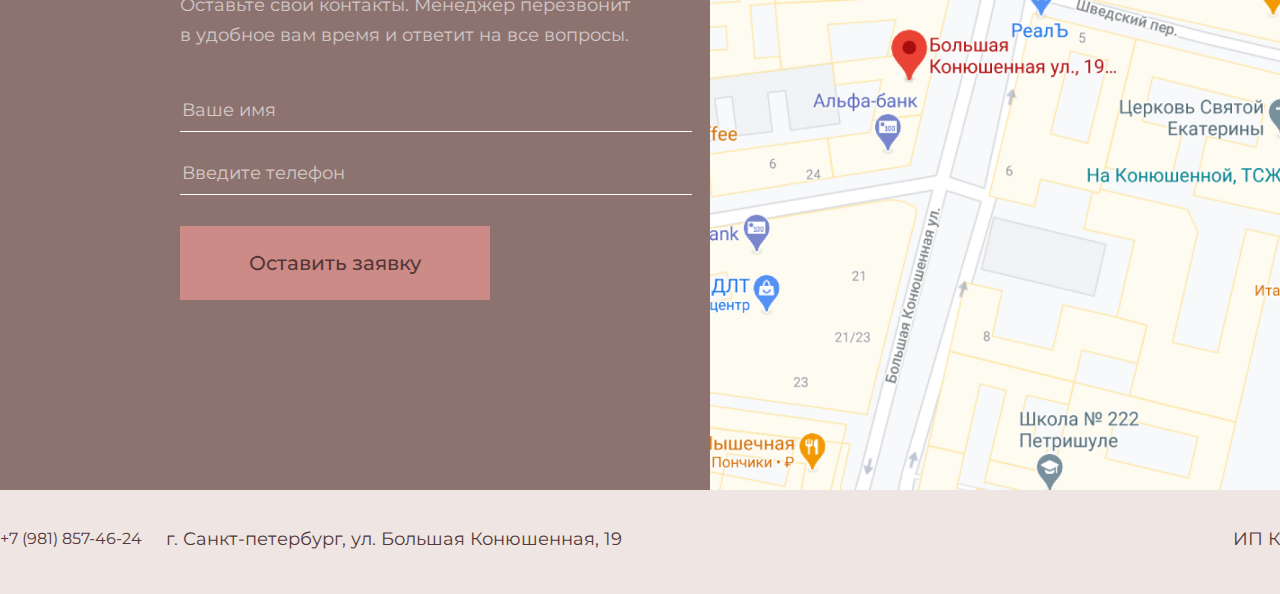
==== commit c6644a49: "Поправил версткуж; Сделал навигацию по проекту" ====
--- a/index.html
+++ b/index.html
@@ -1,22 +1,26 @@
 <!DOCTYPE html>
 <html lang="ru">
   <head>
-    <meta charset="UTF-8" />
-    <meta http-equiv="X-UA-Compatible" content="IE=edge" />
-    <meta name="viewport" content="width=device-width, initial-scale=1.0" />
-    <link rel="stylesheet" href="styles/style.css" />
+    <meta charset="UTF-8">
+    <meta http-equiv="X-UA-Compatible" content="IE=edge">
+    <meta name="viewport" content="width=device-width, initial-scale=1.0">
+    <link rel="stylesheet" href="styles/normalize.css">
+    <link rel="stylesheet" href="styles/style.css">
     <title>Марафон 5.0</title>
   </head>
   <body>
+
+    <!-- Хедер -->
+
     <header class="page-header">
       <nav class="page-navigation-bar">
-        <div class="wraper-logotype">
+        <div class="wrapper-logotype">
           <img
             src="images/logo.png"
             alt="Логотип компании SCANDI – графическое изображение торшера"
-            width="35"
-            height="35"
-          />
+            width="25"
+            height="25"
+            >
           <a class="link-nav-item" href="/index.html">SCANDI</a>
         </div>
         <ul class="navigate-item-list">
@@ -39,11 +43,13 @@
             <a class="link-nav-item" href="#form">Оставить заявку</a>
           </li>
         </ul>
-        <a class="phone-link-nav-item" href="tel:+79818574624"
-          >+7 (981) 857-46-24</a
-        >
+        <a class="phone-link-nav-item" href="tel:+79818574624">+7 (981)
+          857-46-24</a>
       </nav>
     </header>
+
+    <!-- Лид часть -->
+
     <main class="page-main">
       <h1 class="main-heading">Поможем сделать вашу квартиру уютнее</h1>
       <p class="normal-body-text">
@@ -61,7 +67,7 @@
           alt="Фотография с посудой на европейском текстиле"
           width="445"
           height="465"
-        />
+          >
         <div class="wrap-text-about">
           <p class="normal-body-text">
             Премиальный европейский текстиль — одно из самых главных направлений
@@ -72,11 +78,14 @@
           <p class="normal-body-text">
             Наш коллектив сделает все, чтобы после сотрудничества с нами, Вам
             было приятно сказать:
-            <br />
+            <br>
             « Да! Это именно то, что действительно достойно моего дома!»
           </p>
         </div>
       </div>
+
+      <!-- Список преимуществ -->
+
       <ul class="statistic-flex">
         <li class="wrap-stats">
           <p class="list-item-stats white">5</p>
@@ -92,18 +101,24 @@
         </li>
       </ul>
     </section>
+
+    <!-- Наши работы -->
+    
     <section class="section-portfolio" id="works">
       <h2 class="title-h2 start">Наши работы</h2>
-      <div class="grid_container">
-        <div class="image-five-column">
+      <div class="grid-container">
+
+        <!-- Грид контейнер -->
+
+        <figure class="image-five-column">
           <img
             src="pictures/portfolio_images/portfolio_5col_1.jpg"
             alt=""
             class="portfolio"
-          />
-          <div class="visually-hidden">
+            >
+          <figcaption class="visually-hidden">
             <h3 class="title-h3 white">
-              Квартира-студия<br />
+              Квартира-студия<br>
               30 кв.м.
             </h3>
             <p class="normal-body-text white">
@@ -112,44 +127,47 @@
               на&nbsp;отсылках к&nbsp;природе и&nbsp;сделали ребятам уютный
               интерьер, отсылающий к&nbsp;виллам островов Бали.
             </p>
-          </div>
-        </div>
-        <div class="image-seven-column">
+          </figcaption>
+        </figure>
+        <figure class="image-seven-column">
           <img
             src="pictures/portfolio_images/portfolio_7col_2.jpg"
             alt=""
             class="portfolio"
-          />
-          <div class="visually-hidden">
+            />
+          <figcaption class="visually-hidden">
             <h3 class="title-h3 white">Title card text</h3>
             <p class="normal-body-text white">Body text</p>
-          </div>
-        </div>
-        <div class="image-seven-column">
+          </figcaption>
+        </figure>
+        <figure class="image-seven-column">
           <img
             src="pictures/portfolio_images/portfolio_7col_3.jpg"
             alt=""
             class="portfolio"
-          />
-          <div class="visually-hidden">
+          >
+          <figcaption class="visually-hidden">
             <h3 class="title-h3 white">Title card text</h3>
             <p class="normal-body-text white">Body text</p>
-          </div>
-        </div>
-        <div class="image-five-column">
+          </figcaption>
+        </figure>
+        <figure class="image-five-column">
           <img
             src="pictures/portfolio_images/portfolio_5col_4.jpg"
             alt=""
             class="portfolio"
-          />
-          <div class="visually-hidden">
+          >
+          <figcaption class="visually-hidden">
             <h3 class="title-h3 white">Title card text</h3>
             <p class="normal-body-text white">Body text</p>
-          </div>
-        </div>
+          </figcaption>
+        </figure>
       </div>
       <a class="btn-more center" href="#">Смотреть ещё</a>
     </section>
+
+    <!-- Раздел команда -->
+
     <section class="team" id="team">
       <h2 class="title-h2 center">Команда</h2>
       <ul class="teams">
@@ -160,7 +178,7 @@
             alt="Фотография с Машей"
             width="320"
             height="253"
-          />
+          >
           <p class="normal-body-text">
             Это Маша, наш главный дизайнер. Она отвечает за&nbsp;дизайн-проект,
             приезжает к&nbsp;вам домой, общается и&nbsp;помогает сделать вашу
@@ -174,7 +192,7 @@
             alt="Фотография с Сашей"
             width="320"
             height="253"
-          />
+          >
           <p class="normal-body-text">
             С&nbsp;нашим менеджером Сашей вы&nbsp;познакомитесь в&nbsp;первую
             очередь. Она проконсультирует вас, соберёт все&nbsp;документы
@@ -188,7 +206,7 @@
             alt="Фотография с Катей"
             width="320"
             height="253"
-          />
+          >
           <p class="normal-body-text">
             Катя тоже занимается дизайном. Она всегда находит общий язык
             с&nbsp;клиентами и&nbsp;точно знает, как обустроить дом так, чтобы
@@ -197,6 +215,9 @@
         </li>
       </ul>
     </section>
+
+    <!-- Процесс работы -->
+
     <section class="how-we-work" id="process-list">
       <h2 class="title-h2 center">Как мы работаем</h2>
       <ol class="list-how-we-work">
@@ -217,6 +238,9 @@
         </li>
       </ol>
     </section>
+
+    <!-- Раздел отзывы -->
+
     <article class="reviews" id="reviews">
       <h2 class="title-h2 center">Отзывы</h2>
       <button class="btnArrow-left" type="button"></button>
@@ -252,17 +276,20 @@
             alt="Гостинная с панарамным окном"
             width="407"
             height="272"
-          />
+          >
           <img
             class="image-reviews"
             src="pictures/reviwes_photo/kitchen_and_5_cheer.jpg"
             alt="Кухня объединённая со столовой и 5 стульев"
             width="407"
             height="272"
-          />
+          >
         </div>
       </div>
     </article>
+
+    <!-- Раздел с формой -->
+
     <article class="request-action" id="form">
       <div class="form">
         <h2 class="title-h2 white from-form">Оставить заявку</h2>
@@ -277,14 +304,14 @@
             type="text"
             placeholder="Ваше имя"
             required
-          />
+          >
           <input
             class="phone-request"
             name="request"
             type="tel"
             placeholder="Введите телефон"
             required
-          />
+          >
           <button class="btn-request">Оставить заявку</button>
         </form>
       </div>
@@ -294,16 +321,14 @@
         alt="Карта с местоположением"
         width="590"
         height="624"
-      />
+        >
     </article>
     <footer class="page-footer">
       <div class="wrap-element">
-        <a class="phone-link-nav-item" href="tel:+79818574624"
-          >+7 (981) 857-46-24</a
-        >
-        <span class="normal-body-text"
-          >г. Санкт-петербург, ул. Большая Конюшенная, 19</span
-        >
+        <a class="phone-link-nav-item" href="tel:+79818574624">+7 (981)
+          857-46-24</a>
+        <span class="normal-body-text">г. Санкт-петербург, ул. Большая
+          Конюшенная, 19</span>
       </div>
       <p class="normal-body-text">ИП Королёва А.А.</p>
     </footer>
--- a/styles/style.css
+++ b/styles/style.css
@@ -1,2 +1,619 @@
-@import "normalize.css";
-@import "layout.css";+/*  Подключение шрифта */
+
+@font-face {
+    font-family: "Montserrat";
+    src: local("Montserrat Medium"), local("Montserrat-Medium"),
+    url("../fonts/Montserrat-Medium.woff2") format("woff2"),
+    url("../fonts/Montserrat-Medium.woff") format("woff");
+    font-weight: 500;
+    font-style: normal;
+    font-display: swap;
+}
+
+@font-face {
+    font-family: "Montserrat";
+    src: local("Montserrat Regular"), local("Montserrat-Regular"),
+    url("../fonts/Montserrat-Regular.woff2") format("woff2"),
+    url("../fonts/Montserrat-Regular.woff") format("woff");
+    font-weight: normal;
+    font-style: normal;
+    font-display: swap;
+}
+
+/* Стиль текста */
+
+.main-heading {
+    display: inline-block;
+    width: 534px;
+    margin-top: 152px;
+    margin-bottom: 24px;
+
+    color: #533738;
+    font-size: 50px;
+    line-height: 62px;
+    font-weight: 400;
+}
+
+.main-heading + .normal-body-text {
+    display: block;
+    width: 492px;
+}
+
+.normal-body-text {
+    margin: 0;
+    
+    color: #533738;
+    font-size: 18px;
+    line-height: 30px;
+}
+
+.center {
+    display: block;
+    text-align: center;    
+    margin-bottom: 40px;
+}
+
+.title-h2 {
+    font-size: 40px;
+    line-height: 50px;
+    text-transform: uppercase;
+    color: #533738;
+    font-weight: 400;
+}
+
+.title-h3 {
+    color: #533738;
+    font-weight: 500;
+    font-size: 30px;
+    line-height: 37px;
+    text-align: center;
+}
+
+.white {
+    color: #ffffff;
+    text-align: center;
+}
+
+.about-us .normal-body-text {
+    display: inline-block;
+    width: 528px;
+}
+
+.how-we-work .title-h2 {
+    margin-top: 0;
+    margin-bottom: 0;
+    padding-top: 35px;
+}
+
+.team .title-h2 {
+    padding-top:  50px;
+}
+
+
+.wrap-text-about .normal-body-text:first-child {
+    margin-bottom: 35px;
+}
+
+.visually-hidden .normal-body-text {
+    padding-left: 35px;
+    padding-right: 35px;
+    
+    text-align: start;
+}
+
+/* Центрирование */
+
+body {
+    width: 1400px;
+    margin: 0 auto;
+
+    font-family: "Montserrat", sans-serif;
+    font-style: normal;
+    font-weight: 400;
+    
+    background-color: #efe6e4;
+}
+
+/* Хедер */
+
+.page-header {
+    position: fixed;
+    z-index: 9999;
+
+
+    display: flex;
+    flex-wrap: wrap;
+    justify-content: center;
+    width: 1400px;
+    margin-top: 34px;
+
+    font-style: normal;
+    font-weight: 400;
+    font-size: 16px;
+    line-height: 20px;
+}
+
+.page-header .link-nav-item {
+    text-decoration: none;
+}
+
+.page-navigation-bar {
+    display: flex;
+    flex-wrap: wrap;
+    justify-content: space-between;
+    align-items: center;
+    width: 1400px;
+    padding-left: 100px;
+    padding-right: 100px;
+}
+
+.navigate-item-list {
+    display: flex;
+    flex-wrap: wrap;
+    justify-content: space-between;
+    list-style: none;
+}
+
+.nav-item {
+    margin-right: 26px;
+}
+
+.wrapper-logotype {
+    display: flex;
+    align-items: center;
+    width: 100px;
+} 
+
+.link-nav-item {
+    color: #533738;
+    text-decoration: none;
+}
+
+.page-main {
+    height: 715px;
+    padding-left: 182px;
+
+    background-image: url("../pictures/background_image/first-screen-background.jpg");
+    background-size: cover;
+    background-color: #efe6e4;
+}
+
+/* Стиль кнопок */
+
+.btn-request {
+    display: flex;
+    justify-content: center;
+    align-items: center;
+    width: 310px;
+    height: 74px;
+    border: 0px;
+    box-sizing: border-box;
+
+    text-align: center;
+    line-height: 24px;
+    font-weight: 500;
+    font-size: 20px;
+    text-decoration: none;
+
+    background: #cc8b86;
+    color: #533738;
+
+    transition: background-color 0.2s ease-in;
+    
+}
+
+.btn-request:hover {
+    background-color: #ede4B4;
+}
+
+.btn-more {
+    position: relative;
+
+    margin-top:  40px;
+
+    color: #533738;
+    text-decoration: none;
+    font-weight: 500;
+    font-size: 30px;
+    line-height: 37px;
+}
+
+.btn-more::after {
+    position: absolute;
+
+    margin-left: 10px;
+
+    content: url("../images/vector/Arrows/arrow_more.svg");
+}
+
+.btn-more:hover {
+    text-decoration: underline;
+}
+
+
+.btnArrow-left {
+    position: absolute;
+    top: 50%;
+    left: 182px;
+    z-index: 100;
+
+    width: 72px;
+    height: 72px;
+
+    background-image: url("../images/vector/Arrows/btnArrow-left.svg");
+    background-size: auto;
+    border-radius: 50px;
+    background-position: center center;
+    background-repeat: no-repeat;
+    background-color: #cc8b86;
+    border: none;
+
+    transition: background-color 0.1s ease-in;
+}
+
+.btnArrow-right {
+    position: absolute;
+    top: 50%;
+    right: 146px;
+    z-index: 100;
+
+    width: 72px;
+    height: 72px;
+
+    background-image: url("../images/vector/Arrows/btnArrow-right.svg");
+    background-size: auto;
+    border-radius: 50px;
+    background-position: center center;
+    background-repeat: no-repeat;
+    background-color: #cc8b86;
+    border: none;
+    
+    transition: background-color 0.1s ease-in;
+}
+
+.btnArrow-right:hover,
+.btnArrow-left:hover {
+    background-color: #8d7370;
+}
+
+/* О нас */
+
+.about-us {
+    width: 1400px;
+    margin: 65px auto 21px ;
+}
+
+.image-about {
+    margin-left: 182px;
+    margin-right: 64px;
+    
+}
+
+.statistic-flex {
+    display: flex;
+    justify-content: center;
+    align-items: center;
+    padding: 0px;
+    gap: 269px;
+    margin-top: 21px;
+
+    background-color: #8d7370;
+}
+
+
+.wrap-stats {
+    display: flex;
+    flex-direction: column;
+    justify-content: center;
+    align-items: center;
+    padding: 0px;
+    gap: 8px;
+}
+
+.wrap-stats:first-child {
+    margin-left: 182px;
+}
+.wrap-stats:last-child {
+    margin-right: 180px;
+}
+
+.caption-stats-number {
+    display: inline-block;
+    margin-top: 8px;
+    margin-bottom: 81px;
+
+    font-weight: 500;
+    font-size: 30px;
+    text-transform: uppercase;
+}
+
+.list-item-stats {
+    margin-top: 85px;
+    margin-bottom: 0;
+    
+    font-size: 50px;
+    font-weight: 400;
+    line-height: 62px;
+}
+
+.wrapper-flex {
+    display: flex;
+    align-items: flex-start;
+}
+
+.grid-container {
+    display: grid;
+    grid-template-columns: repeat(12, 1fr);
+    gap: 15px 20px;
+}
+
+.image-five-column {
+    position: relative;
+
+    margin: 0;
+    grid-column: span 5;
+}
+
+.visually-hidden {
+    position: absolute;
+    top: 0;
+    z-index: 999;
+
+    display: flex;
+    justify-content: center;
+    align-items: center;
+    flex-direction: column;
+    height: 100%;
+    width: 100%;
+
+    background: rgba(100, 72, 69, 0.8);
+    opacity: 0;
+
+    transition: opacity 0.3s ease-in;
+}
+
+.image-five-column:hover .visually-hidden {
+    opacity: 1;
+
+    transition: opacity 0.2s ease-in;
+}
+
+.image-seven-column {
+    position: relative;
+
+    margin: 0;
+    grid-column: span 7;
+}
+
+.image-seven-column:hover .visually-hidden {
+    opacity: 1;
+
+    transition: opacity 0.2s ease-in;
+}
+
+.section-portfolio {
+    margin-top: 65px;
+    margin-bottom: 65px;
+    padding-left: 100px;
+    padding-right: 100px;
+}
+
+.portfolio {
+    width: 100%;
+    height: 100%;
+}
+
+.team,
+.how-we-work {
+    margin: 0;
+
+    background-color: #e2c4ba;
+}
+
+.teams {
+    display: flex;
+    justify-content: space-around;
+    margin-bottom: 0;
+
+    list-style: none;
+}
+
+.person {
+    width: 320px;
+}
+
+.img-person {
+    margin-bottom: 10px;
+}
+
+.list-how-we-work {
+    display: flex;
+    gap: 20px;
+    justify-content: center;
+    margin-top: 155px;
+
+    list-style: none;
+    counter-reset: my;
+}
+
+.item-how-we-work {
+    position: relative;
+
+    width: 285px;
+    margin-bottom: 80px;
+
+    font-family: "Montserrat";
+    line-height: 30px;
+    counter-increment: my;
+    text-align: center;
+    color: #533738;
+}
+
+.item-how-we-work::before {
+    position: absolute;
+
+    margin-left: 107px;
+    margin-top: -101px;
+    display: flex;
+    justify-content: center;
+    align-items: center;
+    height: 70px;
+    width: 70px;
+    
+    content: counter(my);
+    font-weight: 500;
+    font-size: 30px;
+    line-height: 30px;
+    color: #ffffff;
+    
+    border-radius: 100px;
+    background-color: #8d7370;
+}
+
+.reviews-flex {
+    display: flex;
+    flex-direction: column;
+    width: 407px;
+    margin-right: 20px;
+
+    list-style: none;
+}
+
+.reviews-column-img {
+    display: flex;
+    flex-direction: column;
+    row-gap: 24px;
+}
+
+.wrap-reviews-flex {
+    position: relative;
+
+    display: flex;
+    justify-content: center;
+    align-items: center;
+}
+
+.reviews {
+    position: relative;
+
+    margin-top: 65px;
+    margin-bottom: 65px;
+}
+
+.request-action {
+    display: grid;
+    grid-template-columns: repeat(12, 1fr);
+    margin-top: 30px;
+
+    background-color: #8d7370;
+}
+
+.name-request {
+    display: block;
+    
+    padding-bottom: 6px;
+    width: 508px;
+    margin-bottom: 25px;
+
+    font-weight: 400;
+    font-size: 18px;
+    line-height: 30px;
+    color: #ffffff;
+    
+    border: none;
+    border-bottom: 1px solid #ffffff;
+    background-color: #8d7370;
+    outline-style: none;
+
+    -webkit-appearance: none;
+}
+
+.name-request::placeholder {
+    color: #f6ede9;
+
+    opacity: 0.7;
+}
+
+.phone-request {
+    display: block;
+
+    width: 508px;
+    margin-bottom: 31px;
+    padding-bottom: 6px;
+
+    font-weight: 400;
+    font-size: 18px;
+    line-height: 30px;
+    color: #fff;
+
+    border: none;
+    border-bottom: 1px solid #ffffff;
+    background-color: #8D7370;
+    outline-style: none;
+
+    -webkit-appearance: none;
+}
+
+.phone-request::placeholder {
+    color: #f6ede9;
+    opacity: 0.7;
+}
+
+.page-main p.normal-body-text {
+    margin-bottom: 21px;
+}
+
+.form {
+    display: flex;
+    flex-direction: column;
+    width: 510px;
+    margin-left: 180px;
+    margin-right: 20px;
+}
+
+.from-form {
+    display: inline-block;
+
+    text-align: start;
+}
+
+h2.from-form {
+    margin-bottom: 24px;
+    margin-top: 50px;
+}
+
+p.from-form {
+    margin-bottom: 44px;
+    opacity: 0.6;
+}
+
+.page-footer {
+    display: flex;
+    justify-content: space-between;
+    margin-top: 34px;
+    margin-bottom: 40px;
+}
+
+.wrap-element {
+    display: flex;
+    justify-content: start;
+    align-items: center;
+    gap: 24px;
+}
+
+.navigate-item-list .link-nav-item:hover {
+    text-decoration: underline;
+}
+.phone-link-nav-item:hover {
+    text-decoration: underline;
+}
+
+.phone-link-nav-item {
+    color: #533738;
+    text-decoration: none;
+}
+
+.wrap-text-about {
+    display: flex;
+    flex-direction: column;
+}